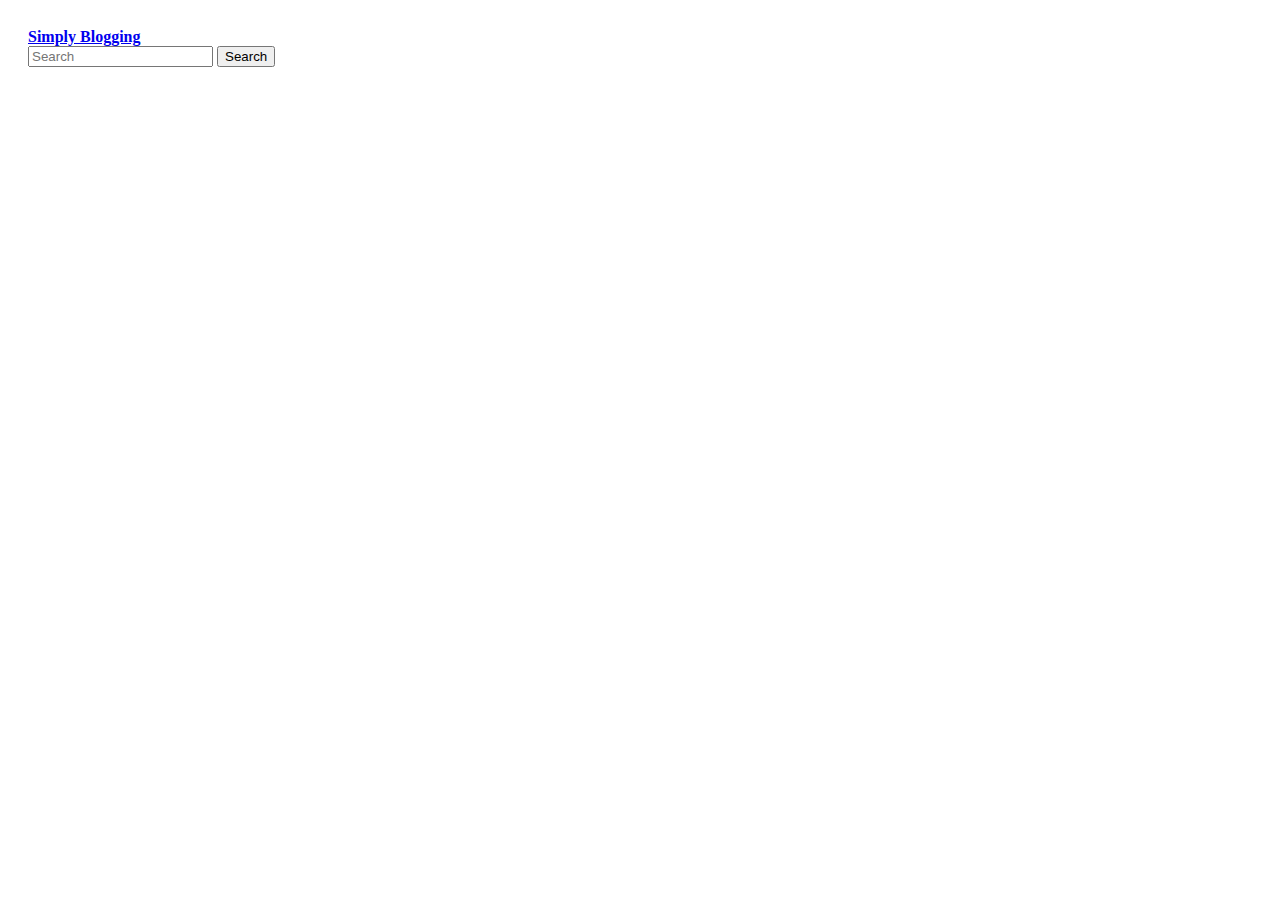
==== Index.html @ 12b00f67 "second commit" ====
<!doctype html>

<html lang="en">
<head>
  <meta charset="utf-8">

  <title>Simply Blogging</title>
  <meta name="description" content="Simply Blogging">
  <meta name="author" content="SitePoint">

  <link href='style.css' rel='stylesheet'>
  
</head>



<body>
  <script src="js/scripts.js"></script>
  <script src="https://stackpath.bootstrapcdn.com/bootstrap/4.3.1/js/bootstrap.min.js" integrity="sha384-JjSmVgyd0p3pXB1rRibZUAYoIIy6OrQ6VrjIEaFf/nJGzIxFDsf4x0xIM+B07jRM" crossorigin="anonymous"></script>

  <nav class="navbar navbar-dark bg-dark">
    <a class="navbar-brand" href="#">Simply Blogging</a>
    <form class="form-inline">
      <input class="form-control mr-sm-2" type="search" placeholder="Search" aria-label="Search">
      <button class="btn btn-outline-success my-2 my-sm-0" type="submit">Search</button>
    </form>
  </nav>
</body>
  








</body>
</html>
---- style.css ----
nav
{
font-weight: bold;
/*padding: 5px;*/
float: left;
width 160px;
padding-top: 20px;
padding-bottom: none;
padding-right: 5px;
padding-left: 20px;

}
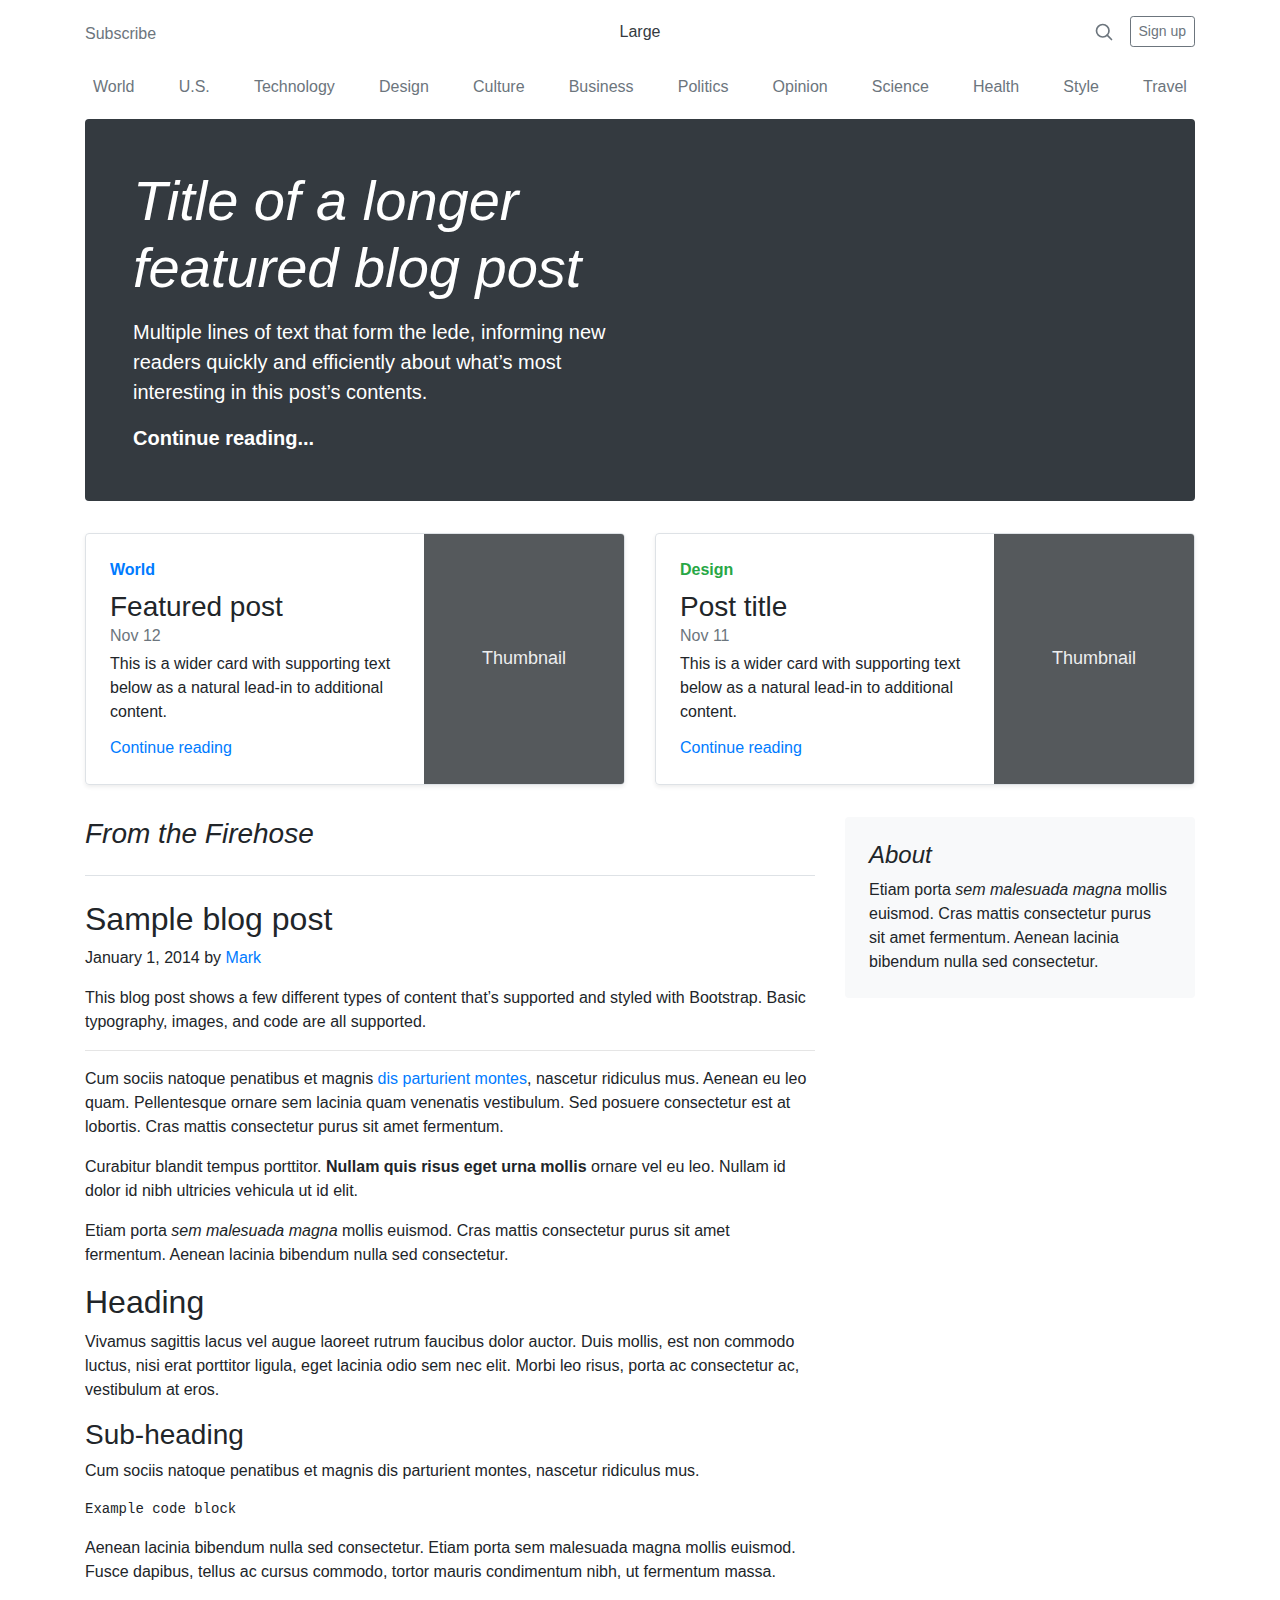
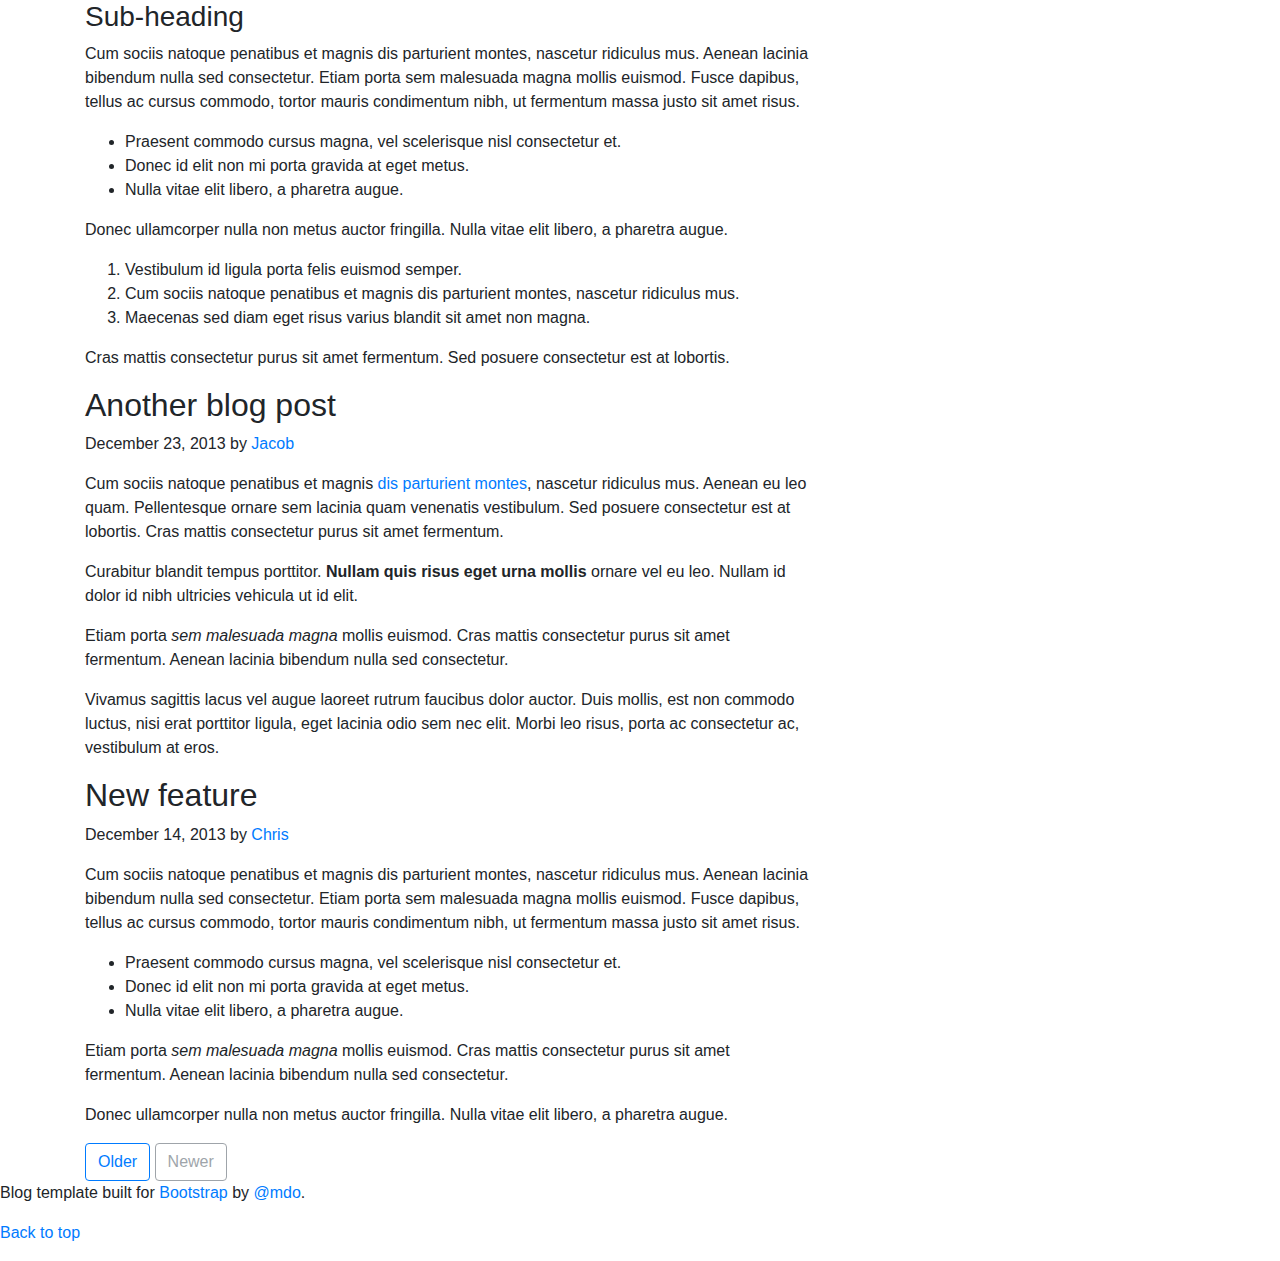
==== commit 92d2681b: "updates" ====
--- a/Index.html
+++ b/Index.html
@@ -1,39 +1,221 @@
 <!doctype html>
-
 <html lang="en">
-<head>
-  <meta charset="utf-8">
-
-  <title>Simply Blogging</title>
-  <meta name="description" content="Simply Blogging">
-  <meta name="author" content="SitePoint">
-
-  <link href='style.css' rel='stylesheet'>
-  
-</head>
-
-
-
-<body>
-  <script src="js/scripts.js"></script>
-  <script src="https://stackpath.bootstrapcdn.com/bootstrap/4.3.1/js/bootstrap.min.js" integrity="sha384-JjSmVgyd0p3pXB1rRibZUAYoIIy6OrQ6VrjIEaFf/nJGzIxFDsf4x0xIM+B07jRM" crossorigin="anonymous"></script>
-
-  <nav class="navbar navbar-dark bg-dark">
-    <a class="navbar-brand" href="#">Simply Blogging</a>
-    <form class="form-inline">
-      <input class="form-control mr-sm-2" type="search" placeholder="Search" aria-label="Search">
-      <button class="btn btn-outline-success my-2 my-sm-0" type="submit">Search</button>
-    </form>
-  </nav>
+  <head>
+    <meta charset="utf-8">
+    <meta name="viewport" content="width=device-width, initial-scale=1, shrink-to-fit=no">
+    <meta name="description" content="">
+    <meta name="author" content="Mark Otto, Jacob Thornton, and Bootstrap contributors">
+    <meta name="generator" content="Jekyll v4.1.1">
+    <title>Blog Template · Bootstrap</title>
+
+    <link rel="canonical" href="https://getbootstrap.com/docs/4.5/examples/blog/">
+
+    <!-- Bootstrap core CSS -->
+<link href="bootstrap.min.css" rel="stylesheet" integrity="sha384-TX8t27EcRE3e/ihU7zmQxVncDAy5uIKz4rEkgIXeMed4M0jlfIDPvg6uqKI2xXr2" crossorigin="anonymous">
+
+    <!-- Favicons -->
+<link rel="apple-touch-icon" href="/docs/4.5/assets/img/favicons/apple-touch-icon.png" sizes="180x180">
+<link rel="icon" href="/docs/4.5/assets/img/favicons/favicon-32x32.png" sizes="32x32" type="image/png">
+<link rel="icon" href="/docs/4.5/assets/img/favicons/favicon-16x16.png" sizes="16x16" type="image/png">
+<link rel="manifest" href="/docs/4.5/assets/img/favicons/manifest.json">
+<link rel="mask-icon" href="/docs/4.5/assets/img/favicons/safari-pinned-tab.svg" color="#563d7c">
+<link rel="icon" href="/docs/4.5/assets/img/favicons/favicon.ico">
+<meta name="msapplication-config" content="/docs/4.5/assets/img/favicons/browserconfig.xml">
+<meta name="theme-color" content="#563d7c">
+
+
+    <style>
+      .bd-placeholder-img {
+        font-size: 1.125rem;
+        text-anchor: middle;
+        -webkit-user-select: none;
+        -moz-user-select: none;
+        -ms-user-select: none;
+        user-select: none;
+      }
+
+      @media (min-width: 768px) {
+        .bd-placeholder-img-lg {
+          font-size: 3.5rem;
+        }
+      }
+    </style>
+    <!-- Custom styles for this template -->
+    <link href="https://fonts.googleapis.com/css?family=Playfair+Display:700,900" rel="stylesheet">
+    <!-- Custom styles for this template -->
+    <link href="bootstrap.css" rel="stylesheet">
+  </head>
+  <body>
+    <div class="container">
+  <header class="blog-header py-3">
+    <div class="row flex-nowrap justify-content-between align-items-center">
+      <div class="col-4 pt-1">
+        <a class="text-muted" href="#">Subscribe</a>
+      </div>
+      <div class="col-4 text-center">
+        <a class="blog-header-logo text-dark" href="#">Large</a>
+      </div>
+      <div class="col-4 d-flex justify-content-end align-items-center">
+        <a class="text-muted" href="#" aria-label="Search">
+          <svg xmlns="http://www.w3.org/2000/svg" width="20" height="20" fill="none" stroke="currentColor" stroke-linecap="round" stroke-linejoin="round" stroke-width="2" class="mx-3" role="img" viewBox="0 0 24 24" focusable="false"><title>Search</title><circle cx="10.5" cy="10.5" r="7.5"/><path d="M21 21l-5.2-5.2"/></svg>
+        </a>
+        <a class="btn btn-sm btn-outline-secondary" href="#">Sign up</a>
+      </div>
+    </div>
+  </header>
+
+  <div class="nav-scroller py-1 mb-2">
+    <nav class="nav d-flex justify-content-between">
+      <a class="p-2 text-muted" href="#">World</a>
+      <a class="p-2 text-muted" href="#">U.S.</a>
+      <a class="p-2 text-muted" href="#">Technology</a>
+      <a class="p-2 text-muted" href="#">Design</a>
+      <a class="p-2 text-muted" href="#">Culture</a>
+      <a class="p-2 text-muted" href="#">Business</a>
+      <a class="p-2 text-muted" href="#">Politics</a>
+      <a class="p-2 text-muted" href="#">Opinion</a>
+      <a class="p-2 text-muted" href="#">Science</a>
+      <a class="p-2 text-muted" href="#">Health</a>
+      <a class="p-2 text-muted" href="#">Style</a>
+      <a class="p-2 text-muted" href="#">Travel</a>
+    </nav>
+  </div>
+
+  <div class="jumbotron p-4 p-md-5 text-white rounded bg-dark">
+    <div class="col-md-6 px-0">
+      <h1 class="display-4 font-italic">Title of a longer featured blog post</h1>
+      <p class="lead my-3">Multiple lines of text that form the lede, informing new readers quickly and efficiently about what’s most interesting in this post’s contents.</p>
+      <p class="lead mb-0"><a href="#" class="text-white font-weight-bold">Continue reading...</a></p>
+    </div>
+  </div>
+
+  <div class="row mb-2">
+    <div class="col-md-6">
+      <div class="row no-gutters border rounded overflow-hidden flex-md-row mb-4 shadow-sm h-md-250 position-relative">
+        <div class="col p-4 d-flex flex-column position-static">
+          <strong class="d-inline-block mb-2 text-primary">World</strong>
+          <h3 class="mb-0">Featured post</h3>
+          <div class="mb-1 text-muted">Nov 12</div>
+          <p class="card-text mb-auto">This is a wider card with supporting text below as a natural lead-in to additional content.</p>
+          <a href="#" class="stretched-link">Continue reading</a>
+        </div>
+        <div class="col-auto d-none d-lg-block">
+          <svg class="bd-placeholder-img" width="200" height="250" xmlns="http://www.w3.org/2000/svg" preserveAspectRatio="xMidYMid slice" focusable="false" role="img" aria-label="Placeholder: Thumbnail"><title>Placeholder</title><rect width="100%" height="100%" fill="#55595c"/><text x="50%" y="50%" fill="#eceeef" dy=".3em">Thumbnail</text></svg>
+        </div>
+      </div>
+    </div>
+    <div class="col-md-6">
+      <div class="row no-gutters border rounded overflow-hidden flex-md-row mb-4 shadow-sm h-md-250 position-relative">
+        <div class="col p-4 d-flex flex-column position-static">
+          <strong class="d-inline-block mb-2 text-success">Design</strong>
+          <h3 class="mb-0">Post title</h3>
+          <div class="mb-1 text-muted">Nov 11</div>
+          <p class="mb-auto">This is a wider card with supporting text below as a natural lead-in to additional content.</p>
+          <a href="#" class="stretched-link">Continue reading</a>
+        </div>
+        <div class="col-auto d-none d-lg-block">
+          <svg class="bd-placeholder-img" width="200" height="250" xmlns="http://www.w3.org/2000/svg" preserveAspectRatio="xMidYMid slice" focusable="false" role="img" aria-label="Placeholder: Thumbnail"><title>Placeholder</title><rect width="100%" height="100%" fill="#55595c"/><text x="50%" y="50%" fill="#eceeef" dy=".3em">Thumbnail</text></svg>
+        </div>
+      </div>
+    </div>
+  </div>
+</div>
+
+<main role="main" class="container">
+  <div class="row">
+    <div class="col-md-8 blog-main">
+      <h3 class="pb-4 mb-4 font-italic border-bottom">
+        From the Firehose
+      </h3>
+
+      <div class="blog-post">
+        <h2 class="blog-post-title">Sample blog post</h2>
+        <p class="blog-post-meta">January 1, 2014 by <a href="#">Mark</a></p>
+
+        <p>This blog post shows a few different types of content that’s supported and styled with Bootstrap. Basic typography, images, and code are all supported.</p>
+        <hr>
+        <p>Cum sociis natoque penatibus et magnis <a href="#">dis parturient montes</a>, nascetur ridiculus mus. Aenean eu leo quam. Pellentesque ornare sem lacinia quam venenatis vestibulum. Sed posuere consectetur est at lobortis. Cras mattis consectetur purus sit amet fermentum.</p>
+        <blockquote>
+          <p>Curabitur blandit tempus porttitor. <strong>Nullam quis risus eget urna mollis</strong> ornare vel eu leo. Nullam id dolor id nibh ultricies vehicula ut id elit.</p>
+        </blockquote>
+        <p>Etiam porta <em>sem malesuada magna</em> mollis euismod. Cras mattis consectetur purus sit amet fermentum. Aenean lacinia bibendum nulla sed consectetur.</p>
+        <h2>Heading</h2>
+        <p>Vivamus sagittis lacus vel augue laoreet rutrum faucibus dolor auctor. Duis mollis, est non commodo luctus, nisi erat porttitor ligula, eget lacinia odio sem nec elit. Morbi leo risus, porta ac consectetur ac, vestibulum at eros.</p>
+        <h3>Sub-heading</h3>
+        <p>Cum sociis natoque penatibus et magnis dis parturient montes, nascetur ridiculus mus.</p>
+        <pre><code>Example code block</code></pre>
+        <p>Aenean lacinia bibendum nulla sed consectetur. Etiam porta sem malesuada magna mollis euismod. Fusce dapibus, tellus ac cursus commodo, tortor mauris condimentum nibh, ut fermentum massa.</p>
+        <h3>Sub-heading</h3>
+        <p>Cum sociis natoque penatibus et magnis dis parturient montes, nascetur ridiculus mus. Aenean lacinia bibendum nulla sed consectetur. Etiam porta sem malesuada magna mollis euismod. Fusce dapibus, tellus ac cursus commodo, tortor mauris condimentum nibh, ut fermentum massa justo sit amet risus.</p>
+        <ul>
+          <li>Praesent commodo cursus magna, vel scelerisque nisl consectetur et.</li>
+          <li>Donec id elit non mi porta gravida at eget metus.</li>
+          <li>Nulla vitae elit libero, a pharetra augue.</li>
+        </ul>
+        <p>Donec ullamcorper nulla non metus auctor fringilla. Nulla vitae elit libero, a pharetra augue.</p>
+        <ol>
+          <li>Vestibulum id ligula porta felis euismod semper.</li>
+          <li>Cum sociis natoque penatibus et magnis dis parturient montes, nascetur ridiculus mus.</li>
+          <li>Maecenas sed diam eget risus varius blandit sit amet non magna.</li>
+        </ol>
+        <p>Cras mattis consectetur purus sit amet fermentum. Sed posuere consectetur est at lobortis.</p>
+      </div><!-- /.blog-post -->
+
+      <div class="blog-post">
+        <h2 class="blog-post-title">Another blog post</h2>
+        <p class="blog-post-meta">December 23, 2013 by <a href="#">Jacob</a></p>
+
+        <p>Cum sociis natoque penatibus et magnis <a href="#">dis parturient montes</a>, nascetur ridiculus mus. Aenean eu leo quam. Pellentesque ornare sem lacinia quam venenatis vestibulum. Sed posuere consectetur est at lobortis. Cras mattis consectetur purus sit amet fermentum.</p>
+        <blockquote>
+          <p>Curabitur blandit tempus porttitor. <strong>Nullam quis risus eget urna mollis</strong> ornare vel eu leo. Nullam id dolor id nibh ultricies vehicula ut id elit.</p>
+        </blockquote>
+        <p>Etiam porta <em>sem malesuada magna</em> mollis euismod. Cras mattis consectetur purus sit amet fermentum. Aenean lacinia bibendum nulla sed consectetur.</p>
+        <p>Vivamus sagittis lacus vel augue laoreet rutrum faucibus dolor auctor. Duis mollis, est non commodo luctus, nisi erat porttitor ligula, eget lacinia odio sem nec elit. Morbi leo risus, porta ac consectetur ac, vestibulum at eros.</p>
+      </div><!-- /.blog-post -->
+
+      <div class="blog-post">
+        <h2 class="blog-post-title">New feature</h2>
+        <p class="blog-post-meta">December 14, 2013 by <a href="#">Chris</a></p>
+
+        <p>Cum sociis natoque penatibus et magnis dis parturient montes, nascetur ridiculus mus. Aenean lacinia bibendum nulla sed consectetur. Etiam porta sem malesuada magna mollis euismod. Fusce dapibus, tellus ac cursus commodo, tortor mauris condimentum nibh, ut fermentum massa justo sit amet risus.</p>
+        <ul>
+          <li>Praesent commodo cursus magna, vel scelerisque nisl consectetur et.</li>
+          <li>Donec id elit non mi porta gravida at eget metus.</li>
+          <li>Nulla vitae elit libero, a pharetra augue.</li>
+        </ul>
+        <p>Etiam porta <em>sem malesuada magna</em> mollis euismod. Cras mattis consectetur purus sit amet fermentum. Aenean lacinia bibendum nulla sed consectetur.</p>
+        <p>Donec ullamcorper nulla non metus auctor fringilla. Nulla vitae elit libero, a pharetra augue.</p>
+      </div><!-- /.blog-post -->
+
+      <nav class="blog-pagination">
+        <a class="btn btn-outline-primary" href="#">Older</a>
+        <a class="btn btn-outline-secondary disabled" href="#" tabindex="-1" aria-disabled="true">Newer</a>
+      </nav>
+
+    </div><!-- /.blog-main -->
+
+    <aside class="col-md-4 blog-sidebar">
+      <div class="p-4 mb-3 bg-light rounded">
+        <h4 class="font-italic">About</h4>
+        <p class="mb-0">Etiam porta <em>sem malesuada magna</em> mollis euismod. Cras mattis consectetur purus sit amet fermentum. Aenean lacinia bibendum nulla sed consectetur.</p>
+      </div>
+
+    </aside><!-- /.blog-sidebar -->
+
+  </div><!-- /.row -->
+
+</main><!-- /.container -->
+
+<footer class="blog-footer">
+  <p>Blog template built for <a href="https://getbootstrap.com/">Bootstrap</a> by <a href="https://twitter.com/mdo">@mdo</a>.</p>
+  <p>
+    <a href="#">Back to top</a>
+  </p>
+</footer>
+
+
+<script src="https://code.jquery.com/jquery-3.3.1.slim.min.js" integrity="sha384-q8i/X+965DzO0rT7abK41JStQIAqVgRVzpbzo5smXKp4YfRvH+8abtTE1Pi6jizo" crossorigin="anonymous"></script>
+<script src="https://cdnjs.cloudflare.com/ajax/libs/popper.js/1.14.7/umd/popper.min.js" integrity="sha384-UO2eT0CpHqdSJQ6hJty5KVphtPhzWj9WO1clHTMGa3JDZwrnQq4sF86dIHNDz0W1" crossorigin="anonymous"></script>
+<script src="https://stackpath.bootstrapcdn.com/bootstrap/4.3.1/js/bootstrap.min.js" integrity="sha384-JjSmVgyd0p3pXB1rRibZUAYoIIy6OrQ6VrjIEaFf/nJGzIxFDsf4x0xIM+B07jRM" crossorigin="anonymous"></script> 
 </body>
-  
-
-
-
-
-
-
-
-
-</body>
-</html>+</html>
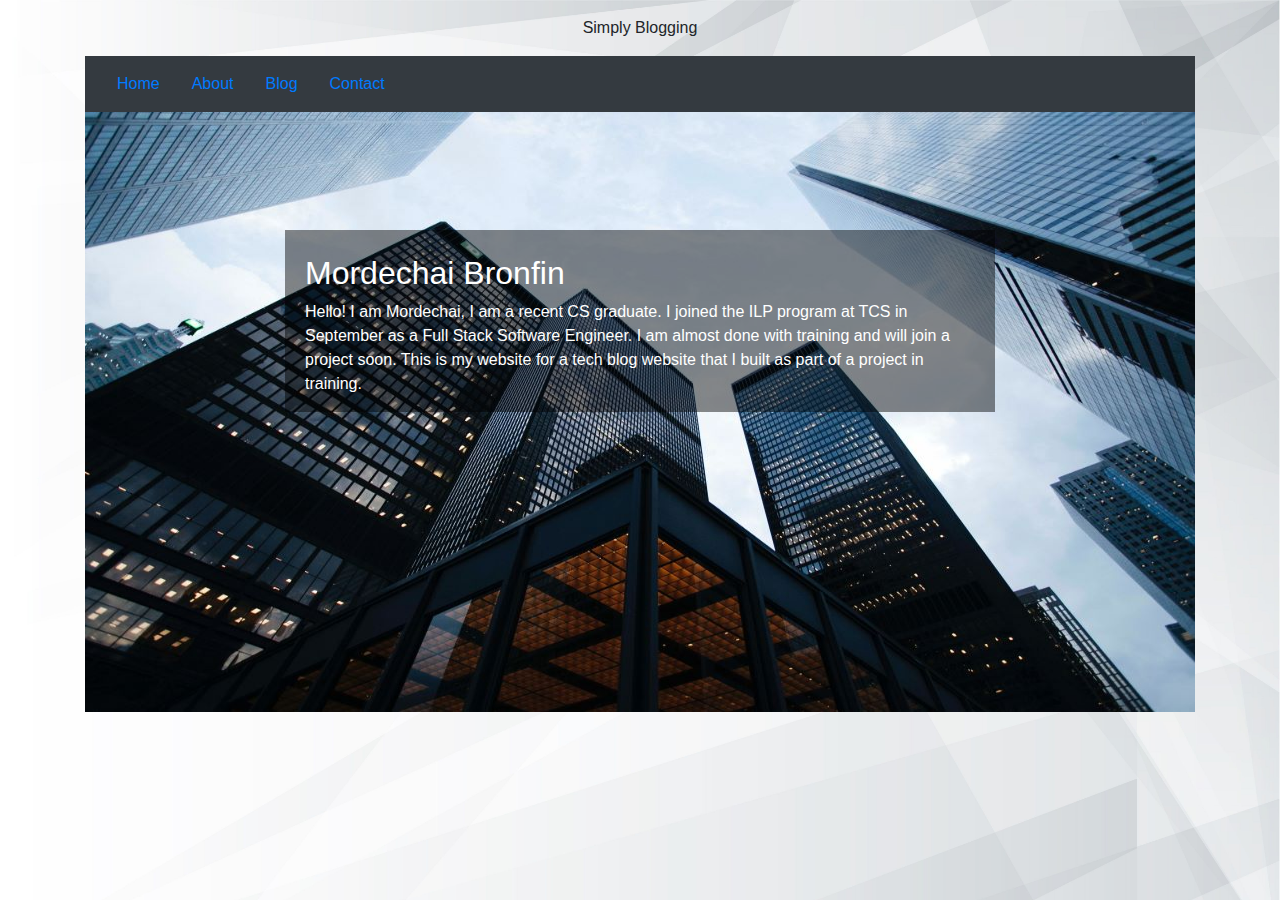
==== commit 9644ef3d: "second take" ====
--- a/Index.html
+++ b/Index.html
@@ -1,221 +1,132 @@
 <!doctype html>
 <html lang="en">
-  <head>
-    <meta charset="utf-8">
-    <meta name="viewport" content="width=device-width, initial-scale=1, shrink-to-fit=no">
-    <meta name="description" content="">
-    <meta name="author" content="Mark Otto, Jacob Thornton, and Bootstrap contributors">
-    <meta name="generator" content="Jekyll v4.1.1">
-    <title>Blog Template · Bootstrap</title>
 
-    <link rel="canonical" href="https://getbootstrap.com/docs/4.5/examples/blog/">
+<head>
+  <!-- Required meta tags -->
+  <meta charset="utf-8">
+  <meta name="viewport" content="width=device-width, initial-scale=1, shrink-to-fit=no">
 
-    <!-- Bootstrap core CSS -->
-<link href="bootstrap.min.css" rel="stylesheet" integrity="sha384-TX8t27EcRE3e/ihU7zmQxVncDAy5uIKz4rEkgIXeMed4M0jlfIDPvg6uqKI2xXr2" crossorigin="anonymous">
+  <!-- Bootstrap CSS -->
+  <link rel="stylesheet" href="https://stackpath.bootstrapcdn.com/bootstrap/4.3.1/css/bootstrap.min.css"
+    integrity="sha384-ggOyR0iXCbMQv3Xipma34MD+dH/1fQ784/j6cY/iJTQUOhcWr7x9JvoRxT2MZw1T" crossorigin="anonymous">
+  <link href="https://fonts.googleapis.com/css?family=Playfair+Display:700,900" rel="stylesheet">
 
-    <!-- Favicons -->
-<link rel="apple-touch-icon" href="/docs/4.5/assets/img/favicons/apple-touch-icon.png" sizes="180x180">
-<link rel="icon" href="/docs/4.5/assets/img/favicons/favicon-32x32.png" sizes="32x32" type="image/png">
-<link rel="icon" href="/docs/4.5/assets/img/favicons/favicon-16x16.png" sizes="16x16" type="image/png">
-<link rel="manifest" href="/docs/4.5/assets/img/favicons/manifest.json">
-<link rel="mask-icon" href="/docs/4.5/assets/img/favicons/safari-pinned-tab.svg" color="#563d7c">
-<link rel="icon" href="/docs/4.5/assets/img/favicons/favicon.ico">
-<meta name="msapplication-config" content="/docs/4.5/assets/img/favicons/browserconfig.xml">
-<meta name="theme-color" content="#563d7c">
+  <!-- Custom Styling-->
+  <link href=style.css" rel="stylesheet">
+  <title>Simply Blogging</title>
 
 
+  <style>
+    .container1 {
+      position: relative;
+      font-family: Arial;
+    }
+
+    .text-block {
+      position: absolute;
+      bottom: 300px;
+      right: 200px;
+      left: 200px;
+      background-color: rgba(0, 0, 0, 0.459);
+      color: white;
+      padding-left: 20px;
+      padding-right: 20px;
+    }
+  </style>
+</head>
+
+<body>
+
+  <div class="container">
+
+    <header class="blog-header py-3">
+      <div class="row flex-nowrap justify-content-between align-items-center">
+        <div class="col-4 pt-1">
+        </div>
+        <div class="col-4 text-center">
+          <a class>Simply Blogging</a>
+        </div>
+        <div class="col-4 d-flex justify-content-end align-items-center">
+
+        </div>
+      </div>
+    </header>
+
+
+    <!-- navigation bar -->
+
+    <nav class="navbar navbar-dark bg-dark">
+      <ul class="nav">
+        <li class="nav-item">
+          <a class="nav-link active" href="index.html">Home</a>
+        </li>
+        <li class="nav-item">
+          <a class="nav-link" href="about.html">About</a>
+        </li>
+        <li class="nav-item">
+          <a class="nav-link" href="blog.html">Blog</a>
+        </li>
+        <li class="nav-item">
+          <a class="nav-link" href="contact.html">Contact</a>
+        </li>
+      </ul>
+    </nav>
+
+    <!-- navigation bar -->
+
     <style>
-      .bd-placeholder-img {
-        font-size: 1.125rem;
-        text-anchor: middle;
-        -webkit-user-select: none;
-        -moz-user-select: none;
-        -ms-user-select: none;
-        user-select: none;
-      }
-
-      @media (min-width: 768px) {
-        .bd-placeholder-img-lg {
-          font-size: 3.5rem;
-        }
+      body {
+        background-image: url('bckg.jpg');
+        background-repeat: no-repeat;
+        background-attachment: fixed;
+        background-size: cover;
       }
     </style>
-    <!-- Custom styles for this template -->
-    <link href="https://fonts.googleapis.com/css?family=Playfair+Display:700,900" rel="stylesheet">
-    <!-- Custom styles for this template -->
-    <link href="bootstrap.css" rel="stylesheet">
-  </head>
-  <body>
-    <div class="container">
-  <header class="blog-header py-3">
-    <div class="row flex-nowrap justify-content-between align-items-center">
-      <div class="col-4 pt-1">
-        <a class="text-muted" href="#">Subscribe</a>
-      </div>
-      <div class="col-4 text-center">
-        <a class="blog-header-logo text-dark" href="#">Large</a>
-      </div>
-      <div class="col-4 d-flex justify-content-end align-items-center">
-        <a class="text-muted" href="#" aria-label="Search">
-          <svg xmlns="http://www.w3.org/2000/svg" width="20" height="20" fill="none" stroke="currentColor" stroke-linecap="round" stroke-linejoin="round" stroke-width="2" class="mx-3" role="img" viewBox="0 0 24 24" focusable="false"><title>Search</title><circle cx="10.5" cy="10.5" r="7.5"/><path d="M21 21l-5.2-5.2"/></svg>
-        </a>
-        <a class="btn btn-sm btn-outline-secondary" href="#">Sign up</a>
+
+
+
+
+
+    <div class="container1">
+      <img src="home1.jpg" alt="Norway" width="1110" height="600">
+      <div class="text-block">
+        <br>
+        <h2>Mordechai Bronfin</h2>
+        <p>Hello! I am Mordechai, I am a recent CS graduate.
+          I joined the ILP program at TCS in September as
+          a Full Stack Software Engineer. I am almost done with
+          training and will join a project soon. This is my website 
+          for a tech blog website that I built as part of a project in 
+          training.</p>
       </div>
     </div>
-  </header>
 
-  <div class="nav-scroller py-1 mb-2">
-    <nav class="nav d-flex justify-content-between">
-      <a class="p-2 text-muted" href="#">World</a>
-      <a class="p-2 text-muted" href="#">U.S.</a>
-      <a class="p-2 text-muted" href="#">Technology</a>
-      <a class="p-2 text-muted" href="#">Design</a>
-      <a class="p-2 text-muted" href="#">Culture</a>
-      <a class="p-2 text-muted" href="#">Business</a>
-      <a class="p-2 text-muted" href="#">Politics</a>
-      <a class="p-2 text-muted" href="#">Opinion</a>
-      <a class="p-2 text-muted" href="#">Science</a>
-      <a class="p-2 text-muted" href="#">Health</a>
-      <a class="p-2 text-muted" href="#">Style</a>
-      <a class="p-2 text-muted" href="#">Travel</a>
-    </nav>
+
+
+
+
   </div>
 
-  <div class="jumbotron p-4 p-md-5 text-white rounded bg-dark">
-    <div class="col-md-6 px-0">
-      <h1 class="display-4 font-italic">Title of a longer featured blog post</h1>
-      <p class="lead my-3">Multiple lines of text that form the lede, informing new readers quickly and efficiently about what’s most interesting in this post’s contents.</p>
-      <p class="lead mb-0"><a href="#" class="text-white font-weight-bold">Continue reading...</a></p>
-    </div>
-  </div>
-
-  <div class="row mb-2">
-    <div class="col-md-6">
-      <div class="row no-gutters border rounded overflow-hidden flex-md-row mb-4 shadow-sm h-md-250 position-relative">
-        <div class="col p-4 d-flex flex-column position-static">
-          <strong class="d-inline-block mb-2 text-primary">World</strong>
-          <h3 class="mb-0">Featured post</h3>
-          <div class="mb-1 text-muted">Nov 12</div>
-          <p class="card-text mb-auto">This is a wider card with supporting text below as a natural lead-in to additional content.</p>
-          <a href="#" class="stretched-link">Continue reading</a>
-        </div>
-        <div class="col-auto d-none d-lg-block">
-          <svg class="bd-placeholder-img" width="200" height="250" xmlns="http://www.w3.org/2000/svg" preserveAspectRatio="xMidYMid slice" focusable="false" role="img" aria-label="Placeholder: Thumbnail"><title>Placeholder</title><rect width="100%" height="100%" fill="#55595c"/><text x="50%" y="50%" fill="#eceeef" dy=".3em">Thumbnail</text></svg>
-        </div>
-      </div>
-    </div>
-    <div class="col-md-6">
-      <div class="row no-gutters border rounded overflow-hidden flex-md-row mb-4 shadow-sm h-md-250 position-relative">
-        <div class="col p-4 d-flex flex-column position-static">
-          <strong class="d-inline-block mb-2 text-success">Design</strong>
-          <h3 class="mb-0">Post title</h3>
-          <div class="mb-1 text-muted">Nov 11</div>
-          <p class="mb-auto">This is a wider card with supporting text below as a natural lead-in to additional content.</p>
-          <a href="#" class="stretched-link">Continue reading</a>
-        </div>
-        <div class="col-auto d-none d-lg-block">
-          <svg class="bd-placeholder-img" width="200" height="250" xmlns="http://www.w3.org/2000/svg" preserveAspectRatio="xMidYMid slice" focusable="false" role="img" aria-label="Placeholder: Thumbnail"><title>Placeholder</title><rect width="100%" height="100%" fill="#55595c"/><text x="50%" y="50%" fill="#eceeef" dy=".3em">Thumbnail</text></svg>
-        </div>
-      </div>
-    </div>
-  </div>
-</div>
-
-<main role="main" class="container">
-  <div class="row">
-    <div class="col-md-8 blog-main">
-      <h3 class="pb-4 mb-4 font-italic border-bottom">
-        From the Firehose
-      </h3>
-
-      <div class="blog-post">
-        <h2 class="blog-post-title">Sample blog post</h2>
-        <p class="blog-post-meta">January 1, 2014 by <a href="#">Mark</a></p>
-
-        <p>This blog post shows a few different types of content that’s supported and styled with Bootstrap. Basic typography, images, and code are all supported.</p>
-        <hr>
-        <p>Cum sociis natoque penatibus et magnis <a href="#">dis parturient montes</a>, nascetur ridiculus mus. Aenean eu leo quam. Pellentesque ornare sem lacinia quam venenatis vestibulum. Sed posuere consectetur est at lobortis. Cras mattis consectetur purus sit amet fermentum.</p>
-        <blockquote>
-          <p>Curabitur blandit tempus porttitor. <strong>Nullam quis risus eget urna mollis</strong> ornare vel eu leo. Nullam id dolor id nibh ultricies vehicula ut id elit.</p>
-        </blockquote>
-        <p>Etiam porta <em>sem malesuada magna</em> mollis euismod. Cras mattis consectetur purus sit amet fermentum. Aenean lacinia bibendum nulla sed consectetur.</p>
-        <h2>Heading</h2>
-        <p>Vivamus sagittis lacus vel augue laoreet rutrum faucibus dolor auctor. Duis mollis, est non commodo luctus, nisi erat porttitor ligula, eget lacinia odio sem nec elit. Morbi leo risus, porta ac consectetur ac, vestibulum at eros.</p>
-        <h3>Sub-heading</h3>
-        <p>Cum sociis natoque penatibus et magnis dis parturient montes, nascetur ridiculus mus.</p>
-        <pre><code>Example code block</code></pre>
-        <p>Aenean lacinia bibendum nulla sed consectetur. Etiam porta sem malesuada magna mollis euismod. Fusce dapibus, tellus ac cursus commodo, tortor mauris condimentum nibh, ut fermentum massa.</p>
-        <h3>Sub-heading</h3>
-        <p>Cum sociis natoque penatibus et magnis dis parturient montes, nascetur ridiculus mus. Aenean lacinia bibendum nulla sed consectetur. Etiam porta sem malesuada magna mollis euismod. Fusce dapibus, tellus ac cursus commodo, tortor mauris condimentum nibh, ut fermentum massa justo sit amet risus.</p>
-        <ul>
-          <li>Praesent commodo cursus magna, vel scelerisque nisl consectetur et.</li>
-          <li>Donec id elit non mi porta gravida at eget metus.</li>
-          <li>Nulla vitae elit libero, a pharetra augue.</li>
-        </ul>
-        <p>Donec ullamcorper nulla non metus auctor fringilla. Nulla vitae elit libero, a pharetra augue.</p>
-        <ol>
-          <li>Vestibulum id ligula porta felis euismod semper.</li>
-          <li>Cum sociis natoque penatibus et magnis dis parturient montes, nascetur ridiculus mus.</li>
-          <li>Maecenas sed diam eget risus varius blandit sit amet non magna.</li>
-        </ol>
-        <p>Cras mattis consectetur purus sit amet fermentum. Sed posuere consectetur est at lobortis.</p>
-      </div><!-- /.blog-post -->
-
-      <div class="blog-post">
-        <h2 class="blog-post-title">Another blog post</h2>
-        <p class="blog-post-meta">December 23, 2013 by <a href="#">Jacob</a></p>
-
-        <p>Cum sociis natoque penatibus et magnis <a href="#">dis parturient montes</a>, nascetur ridiculus mus. Aenean eu leo quam. Pellentesque ornare sem lacinia quam venenatis vestibulum. Sed posuere consectetur est at lobortis. Cras mattis consectetur purus sit amet fermentum.</p>
-        <blockquote>
-          <p>Curabitur blandit tempus porttitor. <strong>Nullam quis risus eget urna mollis</strong> ornare vel eu leo. Nullam id dolor id nibh ultricies vehicula ut id elit.</p>
-        </blockquote>
-        <p>Etiam porta <em>sem malesuada magna</em> mollis euismod. Cras mattis consectetur purus sit amet fermentum. Aenean lacinia bibendum nulla sed consectetur.</p>
-        <p>Vivamus sagittis lacus vel augue laoreet rutrum faucibus dolor auctor. Duis mollis, est non commodo luctus, nisi erat porttitor ligula, eget lacinia odio sem nec elit. Morbi leo risus, porta ac consectetur ac, vestibulum at eros.</p>
-      </div><!-- /.blog-post -->
-
-      <div class="blog-post">
-        <h2 class="blog-post-title">New feature</h2>
-        <p class="blog-post-meta">December 14, 2013 by <a href="#">Chris</a></p>
-
-        <p>Cum sociis natoque penatibus et magnis dis parturient montes, nascetur ridiculus mus. Aenean lacinia bibendum nulla sed consectetur. Etiam porta sem malesuada magna mollis euismod. Fusce dapibus, tellus ac cursus commodo, tortor mauris condimentum nibh, ut fermentum massa justo sit amet risus.</p>
-        <ul>
-          <li>Praesent commodo cursus magna, vel scelerisque nisl consectetur et.</li>
-          <li>Donec id elit non mi porta gravida at eget metus.</li>
-          <li>Nulla vitae elit libero, a pharetra augue.</li>
-        </ul>
-        <p>Etiam porta <em>sem malesuada magna</em> mollis euismod. Cras mattis consectetur purus sit amet fermentum. Aenean lacinia bibendum nulla sed consectetur.</p>
-        <p>Donec ullamcorper nulla non metus auctor fringilla. Nulla vitae elit libero, a pharetra augue.</p>
-      </div><!-- /.blog-post -->
-
-      <nav class="blog-pagination">
-        <a class="btn btn-outline-primary" href="#">Older</a>
-        <a class="btn btn-outline-secondary disabled" href="#" tabindex="-1" aria-disabled="true">Newer</a>
-      </nav>
-
-    </div><!-- /.blog-main -->
-
-    <aside class="col-md-4 blog-sidebar">
-      <div class="p-4 mb-3 bg-light rounded">
-        <h4 class="font-italic">About</h4>
-        <p class="mb-0">Etiam porta <em>sem malesuada magna</em> mollis euismod. Cras mattis consectetur purus sit amet fermentum. Aenean lacinia bibendum nulla sed consectetur.</p>
-      </div>
-
-    </aside><!-- /.blog-sidebar -->
-
-  </div><!-- /.row -->
-
-</main><!-- /.container -->
-
-<footer class="blog-footer">
-  <p>Blog template built for <a href="https://getbootstrap.com/">Bootstrap</a> by <a href="https://twitter.com/mdo">@mdo</a>.</p>
-  <p>
-    <a href="#">Back to top</a>
-  </p>
-</footer>
 
 
-<script src="https://code.jquery.com/jquery-3.3.1.slim.min.js" integrity="sha384-q8i/X+965DzO0rT7abK41JStQIAqVgRVzpbzo5smXKp4YfRvH+8abtTE1Pi6jizo" crossorigin="anonymous"></script>
-<script src="https://cdnjs.cloudflare.com/ajax/libs/popper.js/1.14.7/umd/popper.min.js" integrity="sha384-UO2eT0CpHqdSJQ6hJty5KVphtPhzWj9WO1clHTMGa3JDZwrnQq4sF86dIHNDz0W1" crossorigin="anonymous"></script>
-<script src="https://stackpath.bootstrapcdn.com/bootstrap/4.3.1/js/bootstrap.min.js" integrity="sha384-JjSmVgyd0p3pXB1rRibZUAYoIIy6OrQ6VrjIEaFf/nJGzIxFDsf4x0xIM+B07jRM" crossorigin="anonymous"></script> 
+  <!-- Optional JavaScript -->
+
+
+
+
+
+
+  <!-- jQuery first, then Popper.js, then Bootstrap JS -->
+  <script src="https://code.jquery.com/jquery-3.3.1.slim.min.js"
+    integrity="sha384-q8i/X+965DzO0rT7abK41JStQIAqVgRVzpbzo5smXKp4YfRvH+8abtTE1Pi6jizo"
+    crossorigin="anonymous"></script>
+  <script src="https://cdnjs.cloudflare.com/ajax/libs/popper.js/1.14.7/umd/popper.min.js"
+    integrity="sha384-UO2eT0CpHqdSJQ6hJty5KVphtPhzWj9WO1clHTMGa3JDZwrnQq4sF86dIHNDz0W1"
+    crossorigin="anonymous"></script>
+  <script src="https://stackpath.bootstrapcdn.com/bootstrap/4.3.1/js/bootstrap.min.js"
+    integrity="sha384-JjSmVgyd0p3pXB1rRibZUAYoIIy6OrQ6VrjIEaFf/nJGzIxFDsf4x0xIM+B07jRM"
+    crossorigin="anonymous"></script>
 </body>
+
 </html>
+
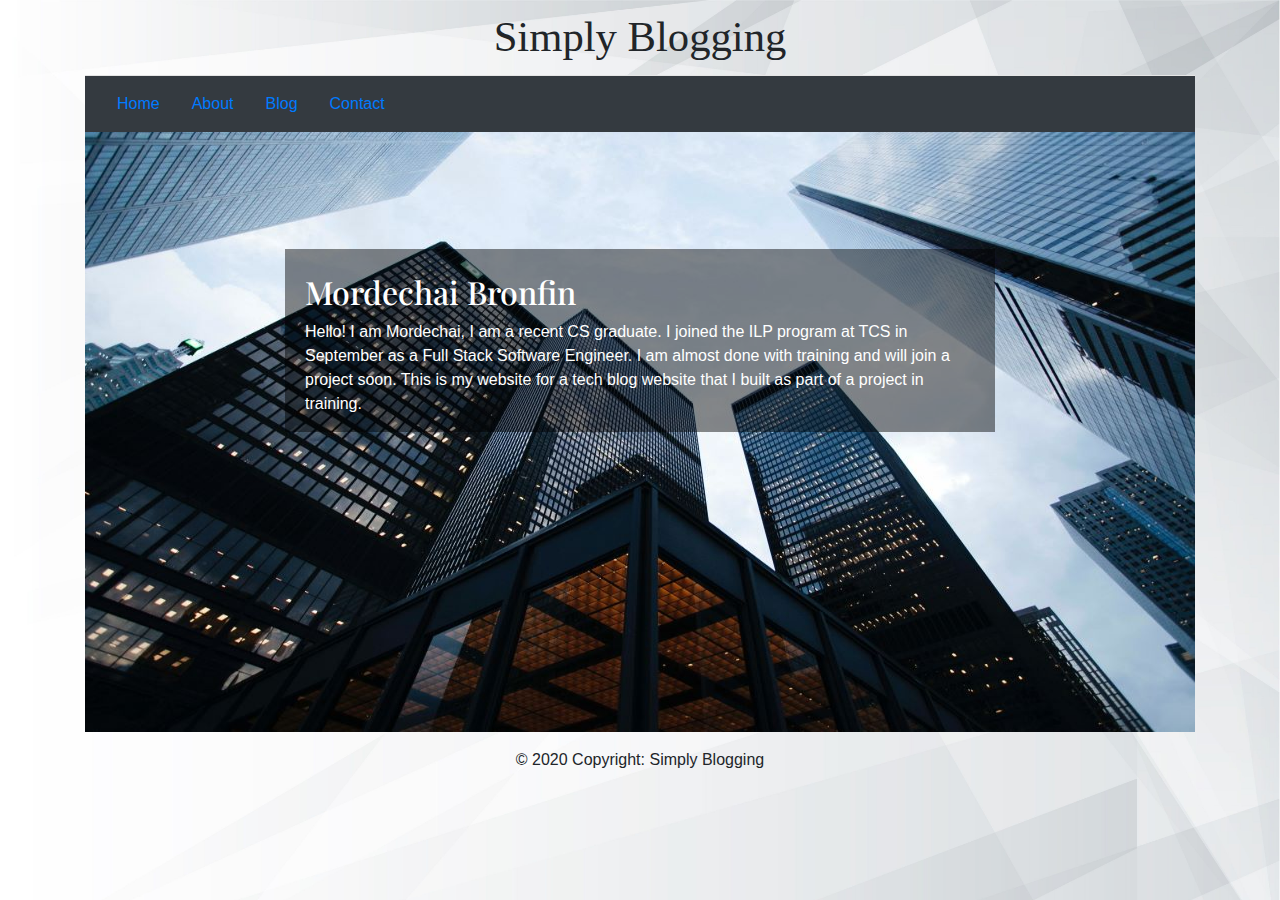
==== commit dcbdc951: "third take" ====
--- a/Index.html
+++ b/Index.html
@@ -12,27 +12,9 @@
   <link href="https://fonts.googleapis.com/css?family=Playfair+Display:700,900" rel="stylesheet">
 
   <!-- Custom Styling-->
-  <link href=style.css" rel="stylesheet">
+  <link rel="stylesheet" href="style.css">
   <title>Simply Blogging</title>
 
-
-  <style>
-    .container1 {
-      position: relative;
-      font-family: Arial;
-    }
-
-    .text-block {
-      position: absolute;
-      bottom: 300px;
-      right: 200px;
-      left: 200px;
-      background-color: rgba(0, 0, 0, 0.459);
-      color: white;
-      padding-left: 20px;
-      padding-right: 20px;
-    }
-  </style>
 </head>
 
 <body>
@@ -74,29 +56,16 @@
 
     <!-- navigation bar -->
 
-    <style>
-      body {
-        background-image: url('bckg.jpg');
-        background-repeat: no-repeat;
-        background-attachment: fixed;
-        background-size: cover;
-      }
-    </style>
-
-
-
-
-
     <div class="container1">
-      <img src="home1.jpg" alt="Norway" width="1110" height="600">
+      <img src="images/home1.jpg" alt="City" width="1110" height="600">
       <div class="text-block">
         <br>
         <h2>Mordechai Bronfin</h2>
         <p>Hello! I am Mordechai, I am a recent CS graduate.
           I joined the ILP program at TCS in September as
           a Full Stack Software Engineer. I am almost done with
-          training and will join a project soon. This is my website 
-          for a tech blog website that I built as part of a project in 
+          training and will join a project soon. This is my website
+          for a tech blog website that I built as part of a project in
           training.</p>
       </div>
     </div>
@@ -126,7 +95,15 @@
   <script src="https://stackpath.bootstrapcdn.com/bootstrap/4.3.1/js/bootstrap.min.js"
     integrity="sha384-JjSmVgyd0p3pXB1rRibZUAYoIIy6OrQ6VrjIEaFf/nJGzIxFDsf4x0xIM+B07jRM"
     crossorigin="anonymous"></script>
+
+
+  <footer class="footer-bs">
+    <div class="footer-copyright text-center py-3">© 2020 Copyright:
+      <a> Simply Blogging</a>
+    </div>
+
+
+  </footer>
 </body>
 
-</html>
-
+</html>--- a/style.css
+++ b/style.css
@@ -0,0 +1,144 @@
+/* stylelint-disable selector-list-comma-newline-after */
+
+.blog-header {
+  line-height: 1;
+  border-bottom: 1px solid #e5e5e5;
+  font-size: 32pt; 
+  font-family: Georgia; 
+}
+
+.blog-header-logo {
+  font-family: "Playfair Display", Georgia, "Times New Roman", serif;
+  font-size: 2.25rem;
+}
+
+.blog-header-logo:hover {
+  text-decoration: none;
+}
+
+h1, h2, h3, h4, h5, h6 {
+  font-family: "Playfair Display", Georgia, "Times New Roman", serif;
+}
+
+
+.container1 {
+  position: relative;
+  font-family: Arial;
+}
+
+.text-block {
+  position: absolute;
+  bottom: 300px;
+  right: 200px;
+  left: 200px;
+  background-color: rgba(0, 0, 0, 0.459);
+  color: white;
+  padding-left: 20px;
+  padding-right: 20px;
+}
+
+.display-4 {
+  font-size: 2.5rem;
+}
+@media (min-width: 768px) {
+  .display-4 {
+    font-size: 3rem;
+  }
+}
+
+.nav-scroller {
+  position: relative;
+  z-index: 2;
+  height: 2.75rem;
+  overflow-y: hidden;
+}
+
+.nav-scroller .nav {
+  display: -ms-flexbox;
+  display: flex;
+  -ms-flex-wrap: nowrap;
+  flex-wrap: nowrap;
+  padding-bottom: 1rem;
+  margin-top: -1px;
+  overflow-x: auto;
+  text-align: center;
+  white-space: nowrap;
+  -webkit-overflow-scrolling: touch;
+}
+
+.nav-scroller .nav-link {
+  padding-top: .75rem;
+  padding-bottom: .75rem;
+  font-size: .875rem;
+}
+
+.card-img-right {
+  height: 100%;
+  border-radius: 0 3px 3px 0;
+}
+
+.flex-auto {
+  -ms-flex: 0 0 auto;
+  flex: 0 0 auto;
+}
+
+.h-250 { height: 250px; }
+@media (min-width: 768px) {
+  .h-md-250 { height: 250px; }
+}
+
+/* Pagination */
+.blog-pagination {
+  margin-bottom: 4rem;
+}
+.blog-pagination > .btn {
+  border-radius: 2rem;
+}
+
+/*
+ * Blog posts
+ */
+.blog-post {
+  margin-bottom: 4rem;
+}
+.blog-post-title {
+  margin-bottom: .25rem;
+  font-size: 2.5rem;
+}
+.blog-post-meta {
+  margin-bottom: 1.25rem;
+  color: #999;
+}
+
+/*
+ * Footer
+ */
+.blog-footer {
+  padding: 2.5rem 0;
+  color: #999;
+  text-align: center;
+  background-color: #f9f9f9;
+  border-top: .05rem solid #e5e5e5;
+}
+.blog-footer p:last-child {
+  margin-bottom: 0;
+}
+
+
+.jumbotron { 
+	background-image: url('images/about.jpg'); 
+	background-size: cover; 
+	background-repeat: no-repeat; 
+}  
+
+body {
+  background-image: url('images/bckg.jpg');
+  background-repeat: no-repeat;
+background-attachment: fixed;
+background-size: cover;
+}
+
+.mb-4
+{
+    padding-left: 200px;
+}